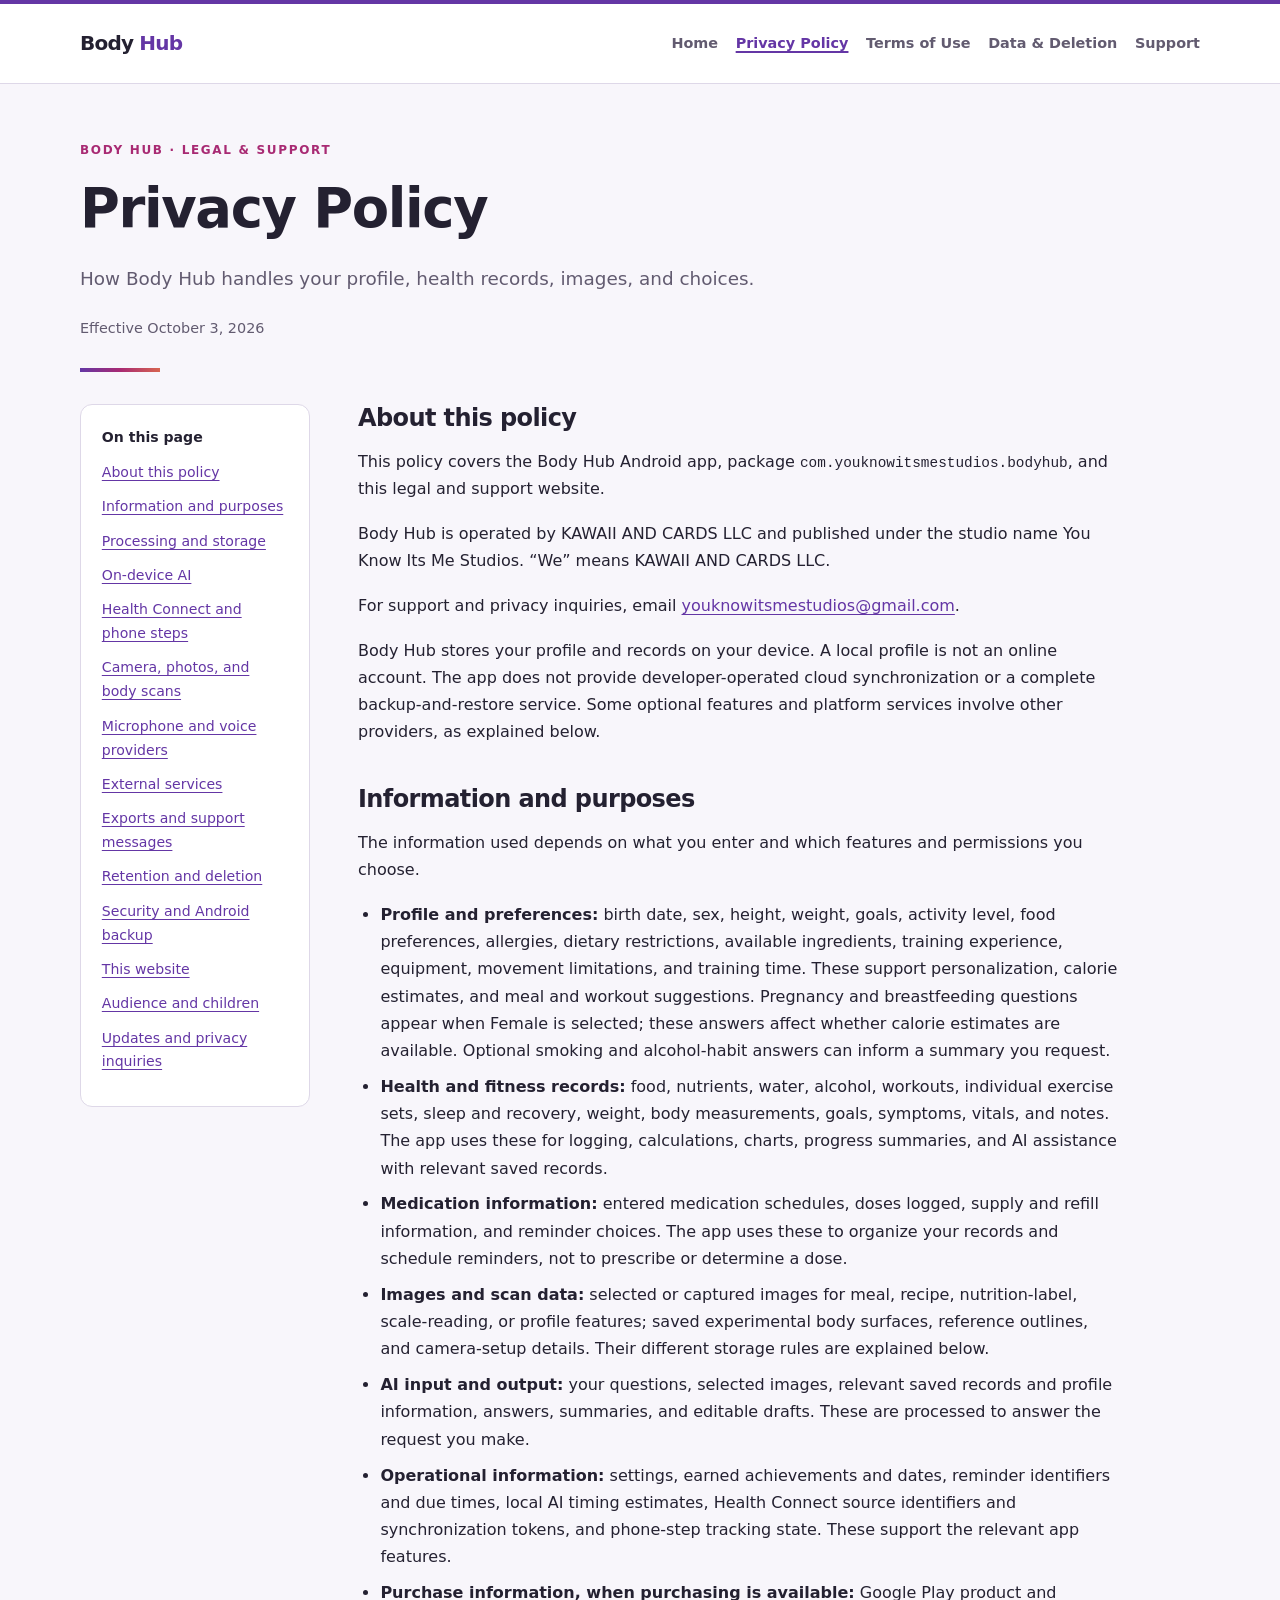
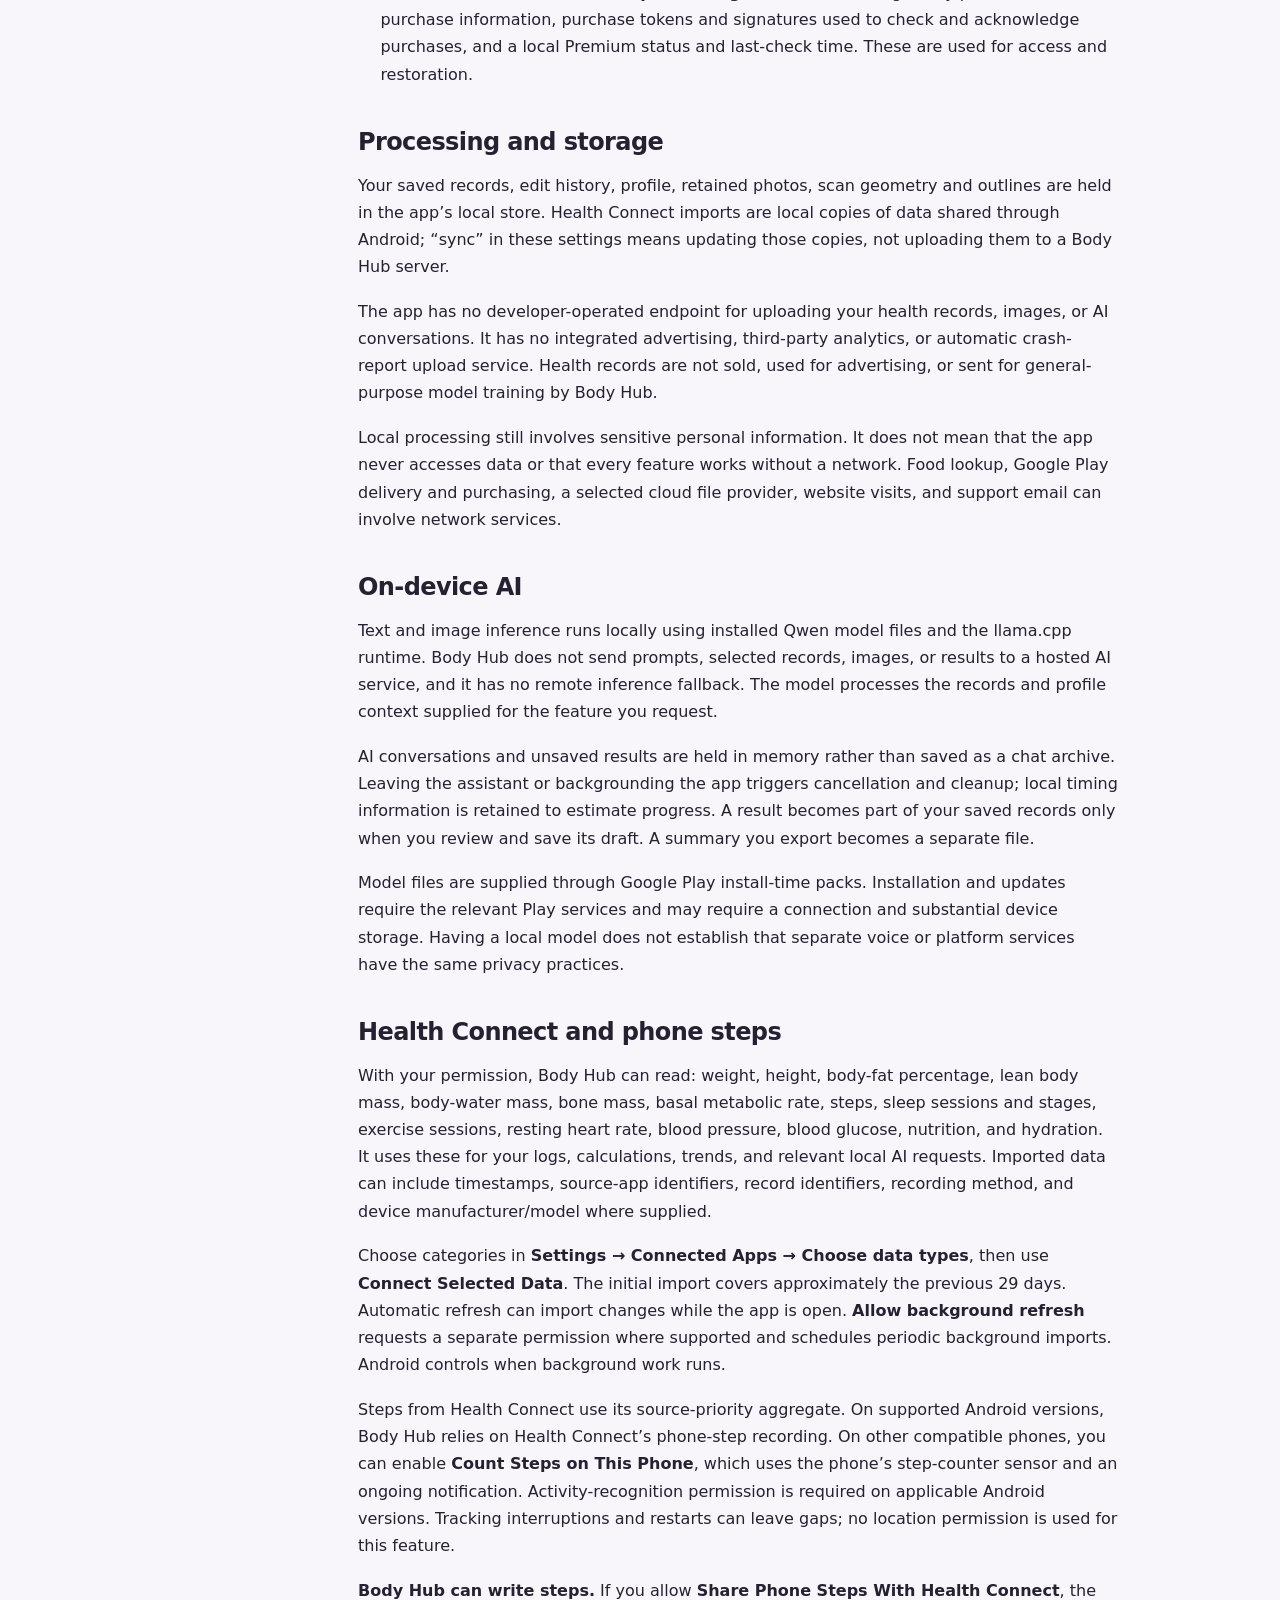
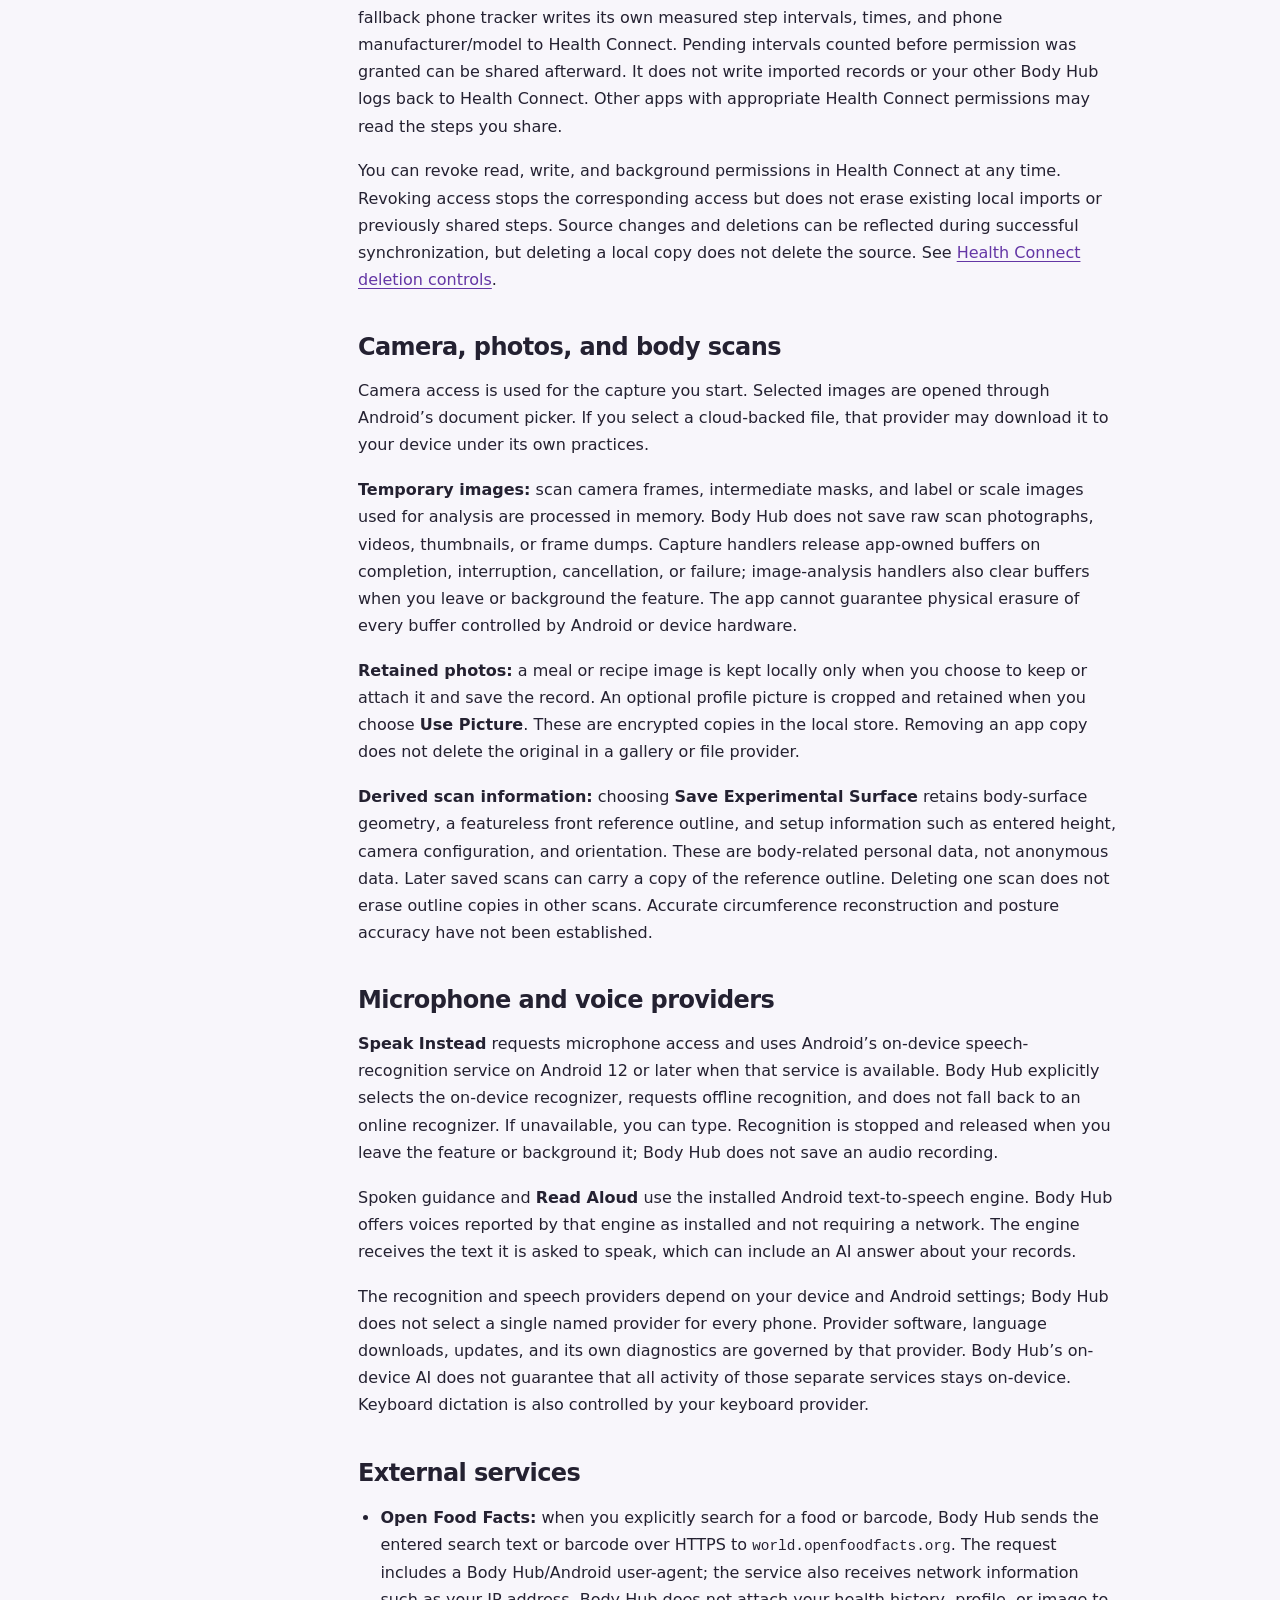
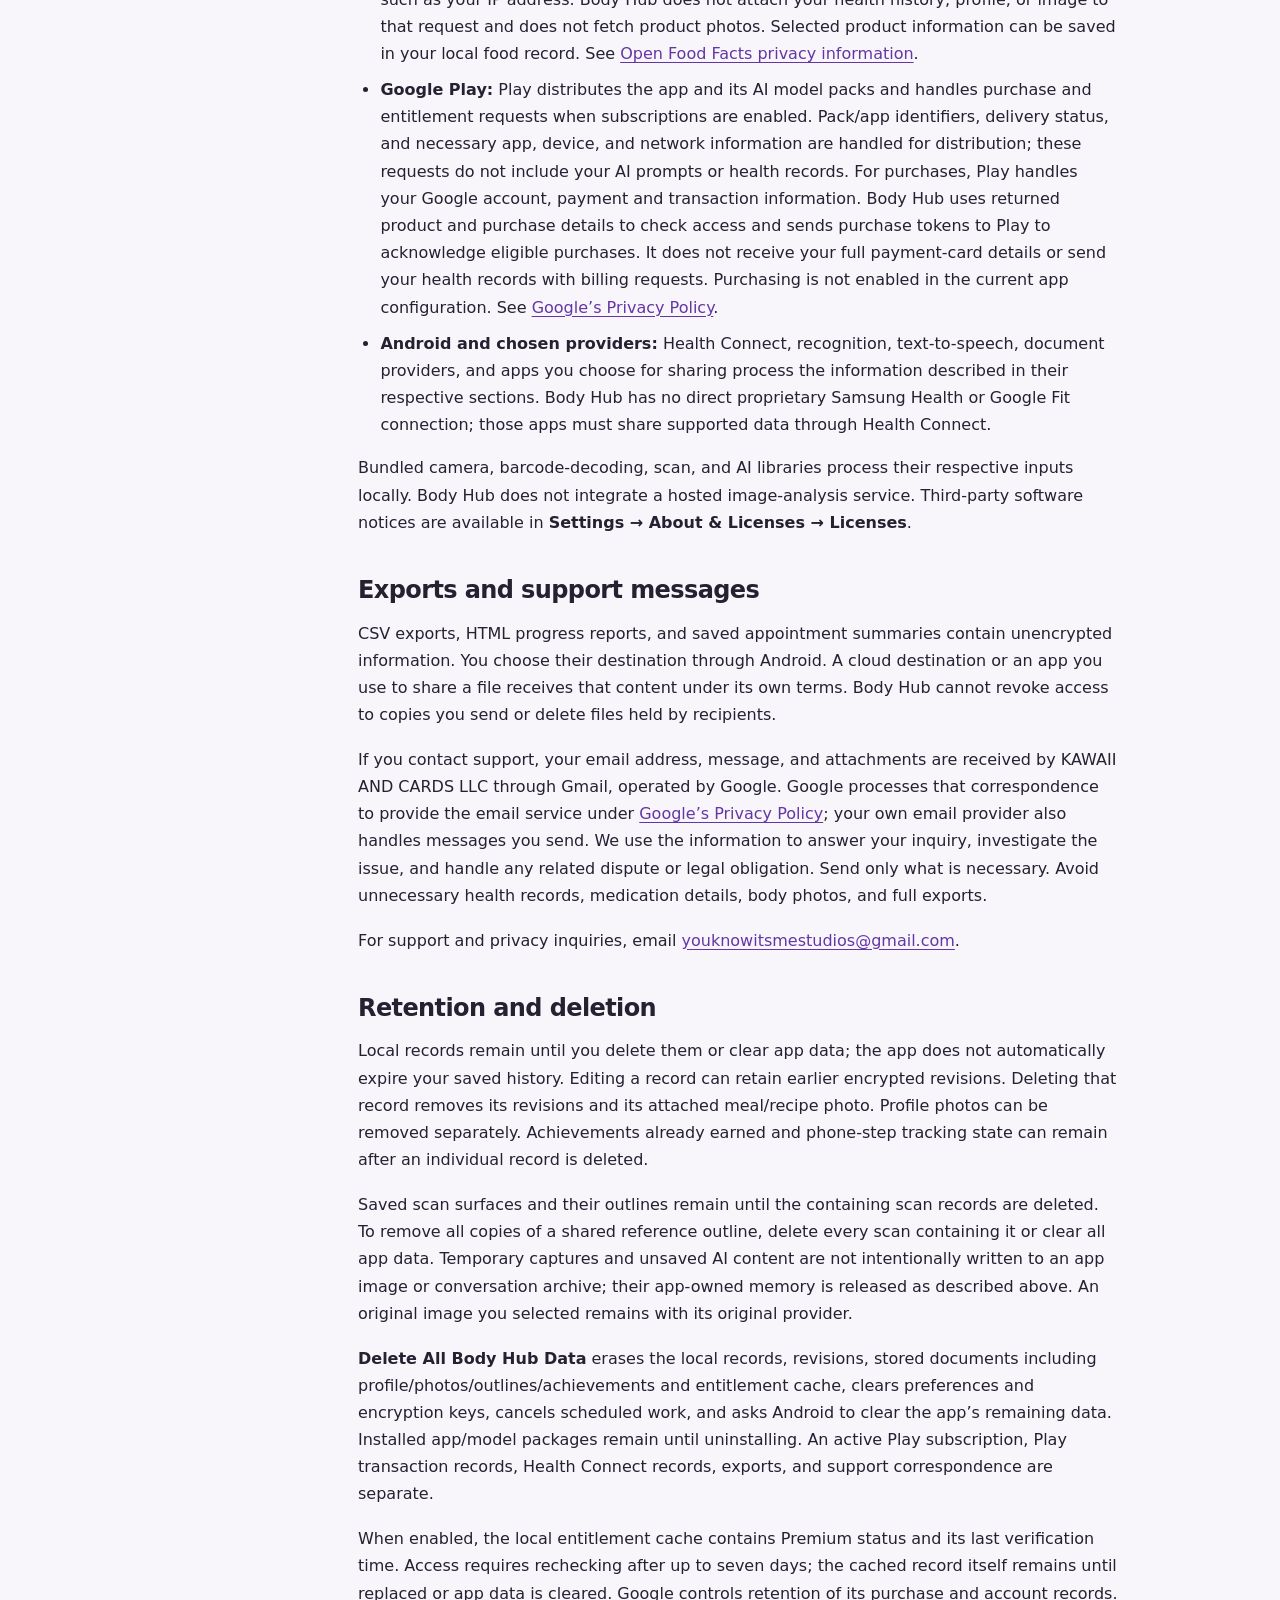
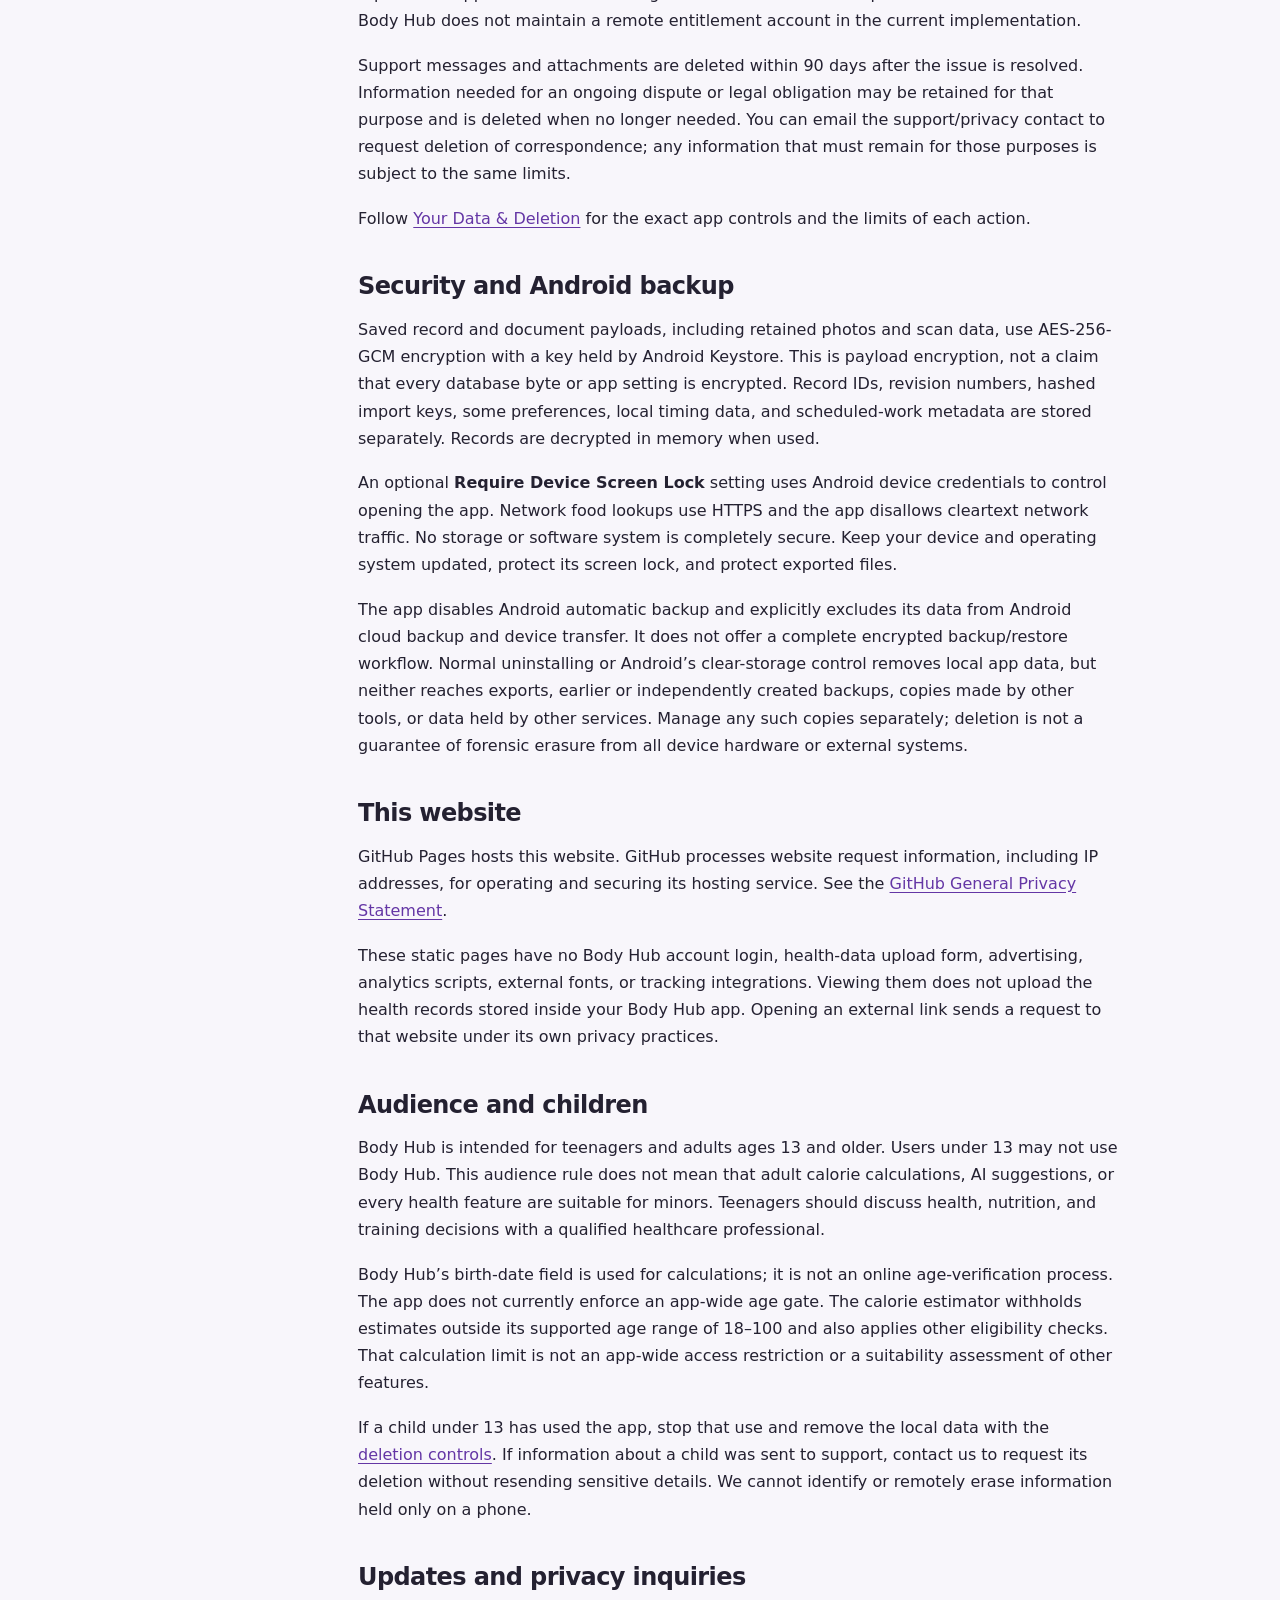
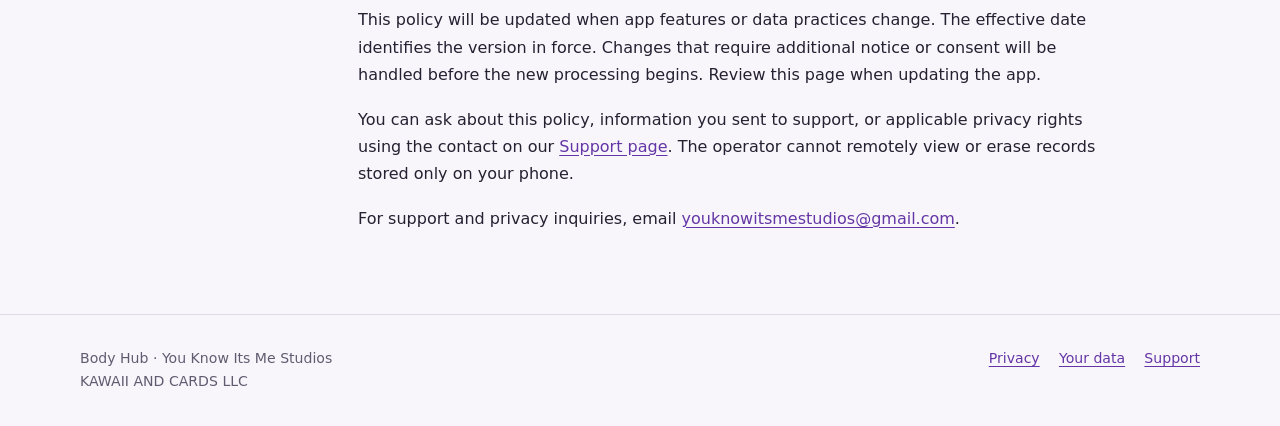
==== privacy.html @ 2e960c3e "Add Body Hub legal and support website" ====
<!doctype html>
<html lang="en">
<head><meta charset="utf-8"><meta name="viewport" content="width=device-width, initial-scale=1"><meta name="description" content="How Body Hub handles your profile, health records, images, and choices."><title>Privacy Policy | Body Hub</title><link rel="stylesheet" href="styles.css">
</head>
<body><a class="skip" href="#main">Skip to content</a>
<header class="site-header">
<div class="wrap header-inner"><a class="brand" href="index.html">Body <span>Hub</span></a>
<nav class="site-nav" aria-label="Main navigation"><a href="index.html">Home</a><a href="privacy.html" aria-current="page">Privacy Policy</a><a href="terms.html">Terms of Use</a><a href="data-deletion.html">Data &amp; Deletion</a><a href="support.html">Support</a>
</nav>
</div>
</header>
<main id="main" class="wrap">
<p class="eyebrow">Body Hub · Legal &amp; Support
</p>
<h1>Privacy Policy
</h1>
<p class="lead">How Body Hub handles your profile, health records, images, and choices.
</p>
<p class="meta">Effective October 3, 2026
</p>
<div class="rule" aria-hidden="true">
</div>
<div class="document-layout">
<aside class="toc" aria-label="On this page"><strong>On this page</strong>
<ul>
<li><a href="#scope">About this policy</a>
</li>
<li><a href="#data">Information and purposes</a>
</li>
<li><a href="#local">Processing and storage</a>
</li>
<li><a href="#ai">On-device AI</a>
</li>
<li><a href="#health-connect">Health Connect and phone steps</a>
</li>
<li><a href="#images">Camera, photos, and body scans</a>
</li>
<li><a href="#voice">Microphone and voice providers</a>
</li>
<li><a href="#services">External services</a>
</li>
<li><a href="#sharing">Exports and support messages</a>
</li>
<li><a href="#retention">Retention and deletion</a>
</li>
<li><a href="#security">Security and Android backup</a>
</li>
<li><a href="#website">This website</a>
</li>
<li><a href="#audience">Audience and children</a>
</li>
<li><a href="#updates">Updates and privacy inquiries</a>
</li>
</ul>
</aside>
<article class="prose">
<section id="scope">
<h2>About this policy
</h2>
<p>This policy covers the Body Hub Android app, package <code>com.youknowitsmestudios.bodyhub</code>, and this legal and support website.
</p>
<p>Body Hub is operated by KAWAII AND CARDS LLC and published under the studio name You Know Its Me Studios. “We” means KAWAII AND CARDS LLC.
</p>
<p>For support and privacy inquiries, email <a href="mailto:youknowitsmestudios@gmail.com">youknowitsmestudios@gmail.com</a>.
</p>
<p>Body Hub stores your profile and records on your device. A local profile is not an online account. The app does not provide developer-operated cloud synchronization or a complete backup-and-restore service. Some optional features and platform services involve other providers, as explained below.
</p>
</section>
<section id="data">
<h2>Information and purposes
</h2>
<p>The information used depends on what you enter and which features and permissions you choose.
</p>
<ul>
<li><strong>Profile and preferences:</strong> birth date, sex, height, weight, goals, activity level, food preferences, allergies, dietary restrictions, available ingredients, training experience, equipment, movement limitations, and training time. These support personalization, calorie estimates, and meal and workout suggestions. Pregnancy and breastfeeding questions appear when Female is selected; these answers affect whether calorie estimates are available. Optional smoking and alcohol-habit answers can inform a summary you request.
</li>
<li><strong>Health and fitness records:</strong> food, nutrients, water, alcohol, workouts, individual exercise sets, sleep and recovery, weight, body measurements, goals, symptoms, vitals, and notes. The app uses these for logging, calculations, charts, progress summaries, and AI assistance with relevant saved records.
</li>
<li><strong>Medication information:</strong> entered medication schedules, doses logged, supply and refill information, and reminder choices. The app uses these to organize your records and schedule reminders, not to prescribe or determine a dose.
</li>
<li><strong>Images and scan data:</strong> selected or captured images for meal, recipe, nutrition-label, scale-reading, or profile features; saved experimental body surfaces, reference outlines, and camera-setup details. Their different storage rules are explained below.
</li>
<li><strong>AI input and output:</strong> your questions, selected images, relevant saved records and profile information, answers, summaries, and editable drafts. These are processed to answer the request you make.
</li>
<li><strong>Operational information:</strong> settings, earned achievements and dates, reminder identifiers and due times, local AI timing estimates, Health Connect source identifiers and synchronization tokens, and phone-step tracking state. These support the relevant app features.
</li>
<li><strong>Purchase information, when purchasing is available:</strong> Google Play product and purchase information, purchase tokens and signatures used to check and acknowledge purchases, and a local Premium status and last-check time. These are used for access and restoration.
</li>
</ul>
</section>
<section id="local">
<h2>Processing and storage
</h2>
<p>Your saved records, edit history, profile, retained photos, scan geometry and outlines are held in the app’s local store. Health Connect imports are local copies of data shared through Android; “sync” in these settings means updating those copies, not uploading them to a Body Hub server.
</p>
<p>The app has no developer-operated endpoint for uploading your health records, images, or AI conversations. It has no integrated advertising, third-party analytics, or automatic crash-report upload service. Health records are not sold, used for advertising, or sent for general-purpose model training by Body Hub.
</p>
<p>Local processing still involves sensitive personal information. It does not mean that the app never accesses data or that every feature works without a network. Food lookup, Google Play delivery and purchasing, a selected cloud file provider, website visits, and support email can involve network services.
</p>
</section>
<section id="ai">
<h2>On-device AI
</h2>
<p>Text and image inference runs locally using installed Qwen model files and the llama.cpp runtime. Body Hub does not send prompts, selected records, images, or results to a hosted AI service, and it has no remote inference fallback. The model processes the records and profile context supplied for the feature you request.
</p>
<p>AI conversations and unsaved results are held in memory rather than saved as a chat archive. Leaving the assistant or backgrounding the app triggers cancellation and cleanup; local timing information is retained to estimate progress. A result becomes part of your saved records only when you review and save its draft. A summary you export becomes a separate file.
</p>
<p>Model files are supplied through Google Play install-time packs. Installation and updates require the relevant Play services and may require a connection and substantial device storage. Having a local model does not establish that separate voice or platform services have the same privacy practices.
</p>
</section>
<section id="health-connect">
<h2>Health Connect and phone steps
</h2>
<p>With your permission, Body Hub can read: weight, height, body-fat percentage, lean body mass, body-water mass, bone mass, basal metabolic rate, steps, sleep sessions and stages, exercise sessions, resting heart rate, blood pressure, blood glucose, nutrition, and hydration. It uses these for your logs, calculations, trends, and relevant local AI requests. Imported data can include timestamps, source-app identifiers, record identifiers, recording method, and device manufacturer/model where supplied.
</p>
<p>Choose categories in <span class="steps">Settings → Connected Apps → Choose data types</span>, then use <strong>Connect Selected Data</strong>. The initial import covers approximately the previous 29 days. Automatic refresh can import changes while the app is open. <strong>Allow background refresh</strong> requests a separate permission where supported and schedules periodic background imports. Android controls when background work runs.
</p>
<p>Steps from Health Connect use its source-priority aggregate. On supported Android versions, Body Hub relies on Health Connect’s phone-step recording. On other compatible phones, you can enable <strong>Count Steps on This Phone</strong>, which uses the phone’s step-counter sensor and an ongoing notification. Activity-recognition permission is required on applicable Android versions. Tracking interruptions and restarts can leave gaps; no location permission is used for this feature.
</p>
<p><strong>Body Hub can write steps.</strong> If you allow <strong>Share Phone Steps With Health Connect</strong>, the fallback phone tracker writes its own measured step intervals, times, and phone manufacturer/model to Health Connect. Pending intervals counted before permission was granted can be shared afterward. It does not write imported records or your other Body Hub logs back to Health Connect. Other apps with appropriate Health Connect permissions may read the steps you share.
</p>
<p>You can revoke read, write, and background permissions in Health Connect at any time. Revoking access stops the corresponding access but does not erase existing local imports or previously shared steps. Source changes and deletions can be reflected during successful synchronization, but deleting a local copy does not delete the source. See <a href="data-deletion.html#health-connect">Health Connect deletion controls</a>.
</p>
</section>
<section id="images">
<h2>Camera, photos, and body scans
</h2>
<p>Camera access is used for the capture you start. Selected images are opened through Android’s document picker. If you select a cloud-backed file, that provider may download it to your device under its own practices.
</p>
<p><strong>Temporary images:</strong> scan camera frames, intermediate masks, and label or scale images used for analysis are processed in memory. Body Hub does not save raw scan photographs, videos, thumbnails, or frame dumps. Capture handlers release app-owned buffers on completion, interruption, cancellation, or failure; image-analysis handlers also clear buffers when you leave or background the feature. The app cannot guarantee physical erasure of every buffer controlled by Android or device hardware.
</p>
<p><strong>Retained photos:</strong> a meal or recipe image is kept locally only when you choose to keep or attach it and save the record. An optional profile picture is cropped and retained when you choose <strong>Use Picture</strong>. These are encrypted copies in the local store. Removing an app copy does not delete the original in a gallery or file provider.
</p>
<p><strong>Derived scan information:</strong> choosing <strong>Save Experimental Surface</strong> retains body-surface geometry, a featureless front reference outline, and setup information such as entered height, camera configuration, and orientation. These are body-related personal data, not anonymous data. Later saved scans can carry a copy of the reference outline. Deleting one scan does not erase outline copies in other scans. Accurate circumference reconstruction and posture accuracy have not been established.
</p>
</section>
<section id="voice">
<h2>Microphone and voice providers
</h2>
<p><strong>Speak Instead</strong> requests microphone access and uses Android’s on-device speech-recognition service on Android 12 or later when that service is available. Body Hub explicitly selects the on-device recognizer, requests offline recognition, and does not fall back to an online recognizer. If unavailable, you can type. Recognition is stopped and released when you leave the feature or background it; Body Hub does not save an audio recording.
</p>
<p>Spoken guidance and <strong>Read Aloud</strong> use the installed Android text-to-speech engine. Body Hub offers voices reported by that engine as installed and not requiring a network. The engine receives the text it is asked to speak, which can include an AI answer about your records.
</p>
<p>The recognition and speech providers depend on your device and Android settings; Body Hub does not select a single named provider for every phone. Provider software, language downloads, updates, and its own diagnostics are governed by that provider. Body Hub’s on-device AI does not guarantee that all activity of those separate services stays on-device. Keyboard dictation is also controlled by your keyboard provider.
</p>
</section>
<section id="services">
<h2>External services
</h2>
<ul>
<li><strong>Open Food Facts:</strong> when you explicitly search for a food or barcode, Body Hub sends the entered search text or barcode over HTTPS to <code>world.openfoodfacts.org</code>. The request includes a Body Hub/Android user-agent; the service also receives network information such as your IP address. Body Hub does not attach your health history, profile, or image to that request and does not fetch product photos. Selected product information can be saved in your local food record. See <a href="https://world.openfoodfacts.org/privacy">Open Food Facts privacy information</a>.
</li>
<li><strong>Google Play:</strong> Play distributes the app and its AI model packs and handles purchase and entitlement requests when subscriptions are enabled. Pack/app identifiers, delivery status, and necessary app, device, and network information are handled for distribution; these requests do not include your AI prompts or health records. For purchases, Play handles your Google account, payment and transaction information. Body Hub uses returned product and purchase details to check access and sends purchase tokens to Play to acknowledge eligible purchases. It does not receive your full payment-card details or send your health records with billing requests. Purchasing is not enabled in the current app configuration. See <a href="https://policies.google.com/privacy">Google’s Privacy Policy</a>.
</li>
<li><strong>Android and chosen providers:</strong> Health Connect, recognition, text-to-speech, document providers, and apps you choose for sharing process the information described in their respective sections. Body Hub has no direct proprietary Samsung Health or Google Fit connection; those apps must share supported data through Health Connect.
</li>
</ul>
<p>Bundled camera, barcode-decoding, scan, and AI libraries process their respective inputs locally. Body Hub does not integrate a hosted image-analysis service. Third-party software notices are available in <strong>Settings → About &amp; Licenses → Licenses</strong>.
</p>
</section>
<section id="sharing">
<h2>Exports and support messages
</h2>
<p>CSV exports, HTML progress reports, and saved appointment summaries contain unencrypted information. You choose their destination through Android. A cloud destination or an app you use to share a file receives that content under its own terms. Body Hub cannot revoke access to copies you send or delete files held by recipients.
</p>
<p>If you contact support, your email address, message, and attachments are received by KAWAII AND CARDS LLC through Gmail, operated by Google. Google processes that correspondence to provide the email service under <a href="https://policies.google.com/privacy">Google’s Privacy Policy</a>; your own email provider also handles messages you send. We use the information to answer your inquiry, investigate the issue, and handle any related dispute or legal obligation. Send only what is necessary. Avoid unnecessary health records, medication details, body photos, and full exports.
</p>
<p>For support and privacy inquiries, email <a href="mailto:youknowitsmestudios@gmail.com">youknowitsmestudios@gmail.com</a>.
</p>
</section>
<section id="retention">
<h2>Retention and deletion
</h2>
<p>Local records remain until you delete them or clear app data; the app does not automatically expire your saved history. Editing a record can retain earlier encrypted revisions. Deleting that record removes its revisions and its attached meal/recipe photo. Profile photos can be removed separately. Achievements already earned and phone-step tracking state can remain after an individual record is deleted.
</p>
<p>Saved scan surfaces and their outlines remain until the containing scan records are deleted. To remove all copies of a shared reference outline, delete every scan containing it or clear all app data. Temporary captures and unsaved AI content are not intentionally written to an app image or conversation archive; their app-owned memory is released as described above. An original image you selected remains with its original provider.
</p>
<p><strong>Delete All Body Hub Data</strong> erases the local records, revisions, stored documents including profile/photos/outlines/achievements and entitlement cache, clears preferences and encryption keys, cancels scheduled work, and asks Android to clear the app’s remaining data. Installed app/model packages remain until uninstalling. An active Play subscription, Play transaction records, Health Connect records, exports, and support correspondence are separate.
</p>
<p>When enabled, the local entitlement cache contains Premium status and its last verification time. Access requires rechecking after up to seven days; the cached record itself remains until replaced or app data is cleared. Google controls retention of its purchase and account records. Body Hub does not maintain a remote entitlement account in the current implementation.
</p>
<p>Support messages and attachments are deleted within 90 days after the issue is resolved. Information needed for an ongoing dispute or legal obligation may be retained for that purpose and is deleted when no longer needed. You can email the support/privacy contact to request deletion of correspondence; any information that must remain for those purposes is subject to the same limits.
</p>
<p>Follow <a href="data-deletion.html">Your Data &amp; Deletion</a> for the exact app controls and the limits of each action.
</p>
</section>
<section id="security">
<h2>Security and Android backup
</h2>
<p>Saved record and document payloads, including retained photos and scan data, use AES-256-GCM encryption with a key held by Android Keystore. This is payload encryption, not a claim that every database byte or app setting is encrypted. Record IDs, revision numbers, hashed import keys, some preferences, local timing data, and scheduled-work metadata are stored separately. Records are decrypted in memory when used.
</p>
<p>An optional <strong>Require Device Screen Lock</strong> setting uses Android device credentials to control opening the app. Network food lookups use HTTPS and the app disallows cleartext network traffic. No storage or software system is completely secure. Keep your device and operating system updated, protect its screen lock, and protect exported files.
</p>
<p>The app disables Android automatic backup and explicitly excludes its data from Android cloud backup and device transfer. It does not offer a complete encrypted backup/restore workflow. Normal uninstalling or Android’s clear-storage control removes local app data, but neither reaches exports, earlier or independently created backups, copies made by other tools, or data held by other services. Manage any such copies separately; deletion is not a guarantee of forensic erasure from all device hardware or external systems.
</p>
</section>
<section id="website">
<h2>This website
</h2>
<p>GitHub Pages hosts this website. GitHub processes website request information, including IP addresses, for operating and securing its hosting service. See the <a href="https://docs.github.com/en/site-policy/privacy-policies/github-general-privacy-statement">GitHub General Privacy Statement</a>.
</p>
<p>These static pages have no Body Hub account login, health-data upload form, advertising, analytics scripts, external fonts, or tracking integrations. Viewing them does not upload the health records stored inside your Body Hub app. Opening an external link sends a request to that website under its own privacy practices.
</p>
</section>
<section id="audience">
<h2>Audience and children
</h2>
<p>Body Hub is intended for teenagers and adults ages 13 and older. Users under 13 may not use Body Hub. This audience rule does not mean that adult calorie calculations, AI suggestions, or every health feature are suitable for minors. Teenagers should discuss health, nutrition, and training decisions with a qualified healthcare professional.
</p>
<p>Body Hub’s birth-date field is used for calculations; it is not an online age-verification process. The app does not currently enforce an app-wide age gate. The calorie estimator withholds estimates outside its supported age range of 18–100 and also applies other eligibility checks. That calculation limit is not an app-wide access restriction or a suitability assessment of other features.
</p>
<p>If a child under 13 has used the app, stop that use and remove the local data with the <a href="data-deletion.html">deletion controls</a>. If information about a child was sent to support, contact us to request its deletion without resending sensitive details. We cannot identify or remotely erase information held only on a phone.
</p>
</section>
<section id="updates">
<h2>Updates and privacy inquiries
</h2>
<p>This policy will be updated when app features or data practices change. The effective date identifies the version in force. Changes that require additional notice or consent will be handled before the new processing begins. Review this page when updating the app.
</p>
<p>You can ask about this policy, information you sent to support, or applicable privacy rights using the contact on our <a href="support.html">Support page</a>. The operator cannot remotely view or erase records stored only on your phone.
</p>
<p>For support and privacy inquiries, email <a href="mailto:youknowitsmestudios@gmail.com">youknowitsmestudios@gmail.com</a>.
</p>
</section>
</article>
</div>
</main>
<footer class="site-footer">
<div class="wrap footer-inner"><span>Body Hub · You Know Its Me Studios<br>KAWAII AND CARDS LLC</span>
<div class="footer-links"><a href="privacy.html">Privacy</a><a href="data-deletion.html">Your data</a><a href="support.html">Support</a>
</div>
</div>
</footer>
</body>
</html>
---- styles.css ----
:root{color-scheme:light;--ink:#242131;--muted:#625b70;--paper:#fff;--wash:#f8f6fb;--line:#ded8e8;--violet:#6436a5;--magenta:#a82a73;--coral:#d76450}
*{box-sizing:border-box}
html{scroll-padding-top:1rem}
body{margin:0;background:var(--wash);color:var(--ink);font-family:system-ui,-apple-system,BlinkMacSystemFont,"Segoe UI",sans-serif;font-size:1rem;line-height:1.7}
a{color:var(--violet);text-underline-offset:.2em}
a:hover{color:var(--magenta)}
a:focus-visible{outline:3px solid var(--magenta);outline-offset:5px;border-radius:2px}
.skip{position:absolute;top:-8rem;left:1rem;padding:.65rem 1rem;background:white;z-index:2}
.skip:focus{top:1rem}
.wrap{width:min(1120px,100% - 3rem);margin-inline:auto}
.site-header{background:var(--paper);border-top:4px solid var(--violet);border-bottom:1px solid var(--line)}
.header-inner{display:flex;align-items:center;justify-content:space-between;gap:1.5rem;padding-block:1.2rem}
.brand{font-size:1.25rem;font-weight:800;text-decoration:none;letter-spacing:-.04em;color:var(--ink);white-space:nowrap}
.brand span{color:var(--violet)}
.site-nav{display:flex;flex-wrap:wrap;gap:.3rem 1.1rem}
.site-nav a{padding:.5rem 0;font-size:.9rem;font-weight:600;text-decoration:none;color:var(--muted)}
.site-nav a[aria-current=page]{color:var(--violet);text-decoration:underline;text-decoration-thickness:2px}
main{padding-block:3.5rem 4rem}
.eyebrow{text-transform:uppercase;font-size:.75rem;font-weight:750;letter-spacing:.14em;color:var(--magenta);margin:0 0 1rem}
h1,h2,h3{line-height:1.22;letter-spacing:-.025em}
h1{font-size:clamp(2rem,5vw,3.4rem);max-width:850px;margin:0 0 1.25rem}
h2{font-size:1.5rem;margin:2.5rem 0 .9rem}
h3{font-size:1.12rem;margin:1.65rem 0 .6rem}
.lead{font-size:1.15rem;color:var(--muted);max-width:720px;margin:0 0 1.4rem}
.meta{font-size:.9rem;color:var(--muted)}
.rule{width:80px;height:4px;background:linear-gradient(90deg,var(--violet),var(--magenta),var(--coral));margin:1.7rem 0 2rem}
.cards{display:grid;grid-template-columns:repeat(2,minmax(0,1fr));gap:1rem;margin:2.5rem 0}
.card{display:block;padding:1.8rem;border:1px solid var(--line);border-radius:14px;background:var(--paper);color:var(--ink);text-decoration:none}
.card:hover{border-color:var(--violet);color:var(--ink);background:#fefcff}
.card h2{font-size:1.4rem;margin:0 0 .7rem;color:var(--violet)}
.card p{margin:0;color:var(--muted)}
.card .arrow{display:block;margin-top:1.2rem;color:var(--magenta);font-weight:700}
.document-layout{display:grid;grid-template-columns:230px minmax(0,1fr);gap:3rem;align-items:start}
.toc{padding:1.3rem;background:var(--paper);border:1px solid var(--line);border-radius:12px;font-size:.88rem}
.toc strong{display:block;margin-bottom:.7rem}
.toc ul{list-style:none;margin:0;padding:0}
.toc li{margin:0 0 .65rem}
.toc a{display:block}
.prose{max-width:760px;min-width:0}
.prose section:first-child h2{margin-top:0}
.prose p{margin:.8rem 0 1.1rem}
.prose li{margin:.55rem 0}
.prose ul,.prose ol{padding-left:1.4rem}
.callout{border-left:3px solid var(--violet);padding:1rem 1.3rem;background:#efebf6;border-radius:0 8px 8px 0;margin:1.5rem 0}
.callout p:first-child{margin-top:0}
.callout p:last-child{margin-bottom:0}
.steps{font-weight:650}
code{font-size:.9em;overflow-wrap:anywhere}
.site-footer{padding-block:2rem;border-top:1px solid var(--line);font-size:.88rem;color:var(--muted)}
.footer-inner{display:flex;justify-content:space-between;gap:1.5rem;flex-wrap:wrap}
.footer-links{display:flex;gap:1.2rem;flex-wrap:wrap}
p,li,a{overflow-wrap:break-word}
section{scroll-margin-top:1.5rem}
@media(max-width:800px){.header-inner{align-items:flex-start;flex-direction:column;gap:.6rem}
.document-layout{grid-template-columns:1fr;gap:2rem}
.toc ul{display:grid;grid-template-columns:repeat(2,minmax(0,1fr));gap:.35rem 1rem}
.toc li{margin:0}
.wrap{width:calc(100% - 2rem)}
main{padding-block:2.3rem 3rem}
}
@media(max-width:480px){.cards{grid-template-columns:1fr}
.card{padding:1.4rem}
.site-nav{gap:.1rem 1rem}
.site-nav a{font-size:.86rem}
.toc ul{grid-template-columns:1fr}
.lead{font-size:1.05rem}
}
@media print{body{background:white;color:black}
.site-header,.toc,.site-footer,.skip{display:none}
.document-layout{display:block}
.wrap{width:100%}
main{padding:0}
h1{font-size:26pt}
h2{break-after:avoid}
a{color:inherit}
.card{break-inside:avoid}
}
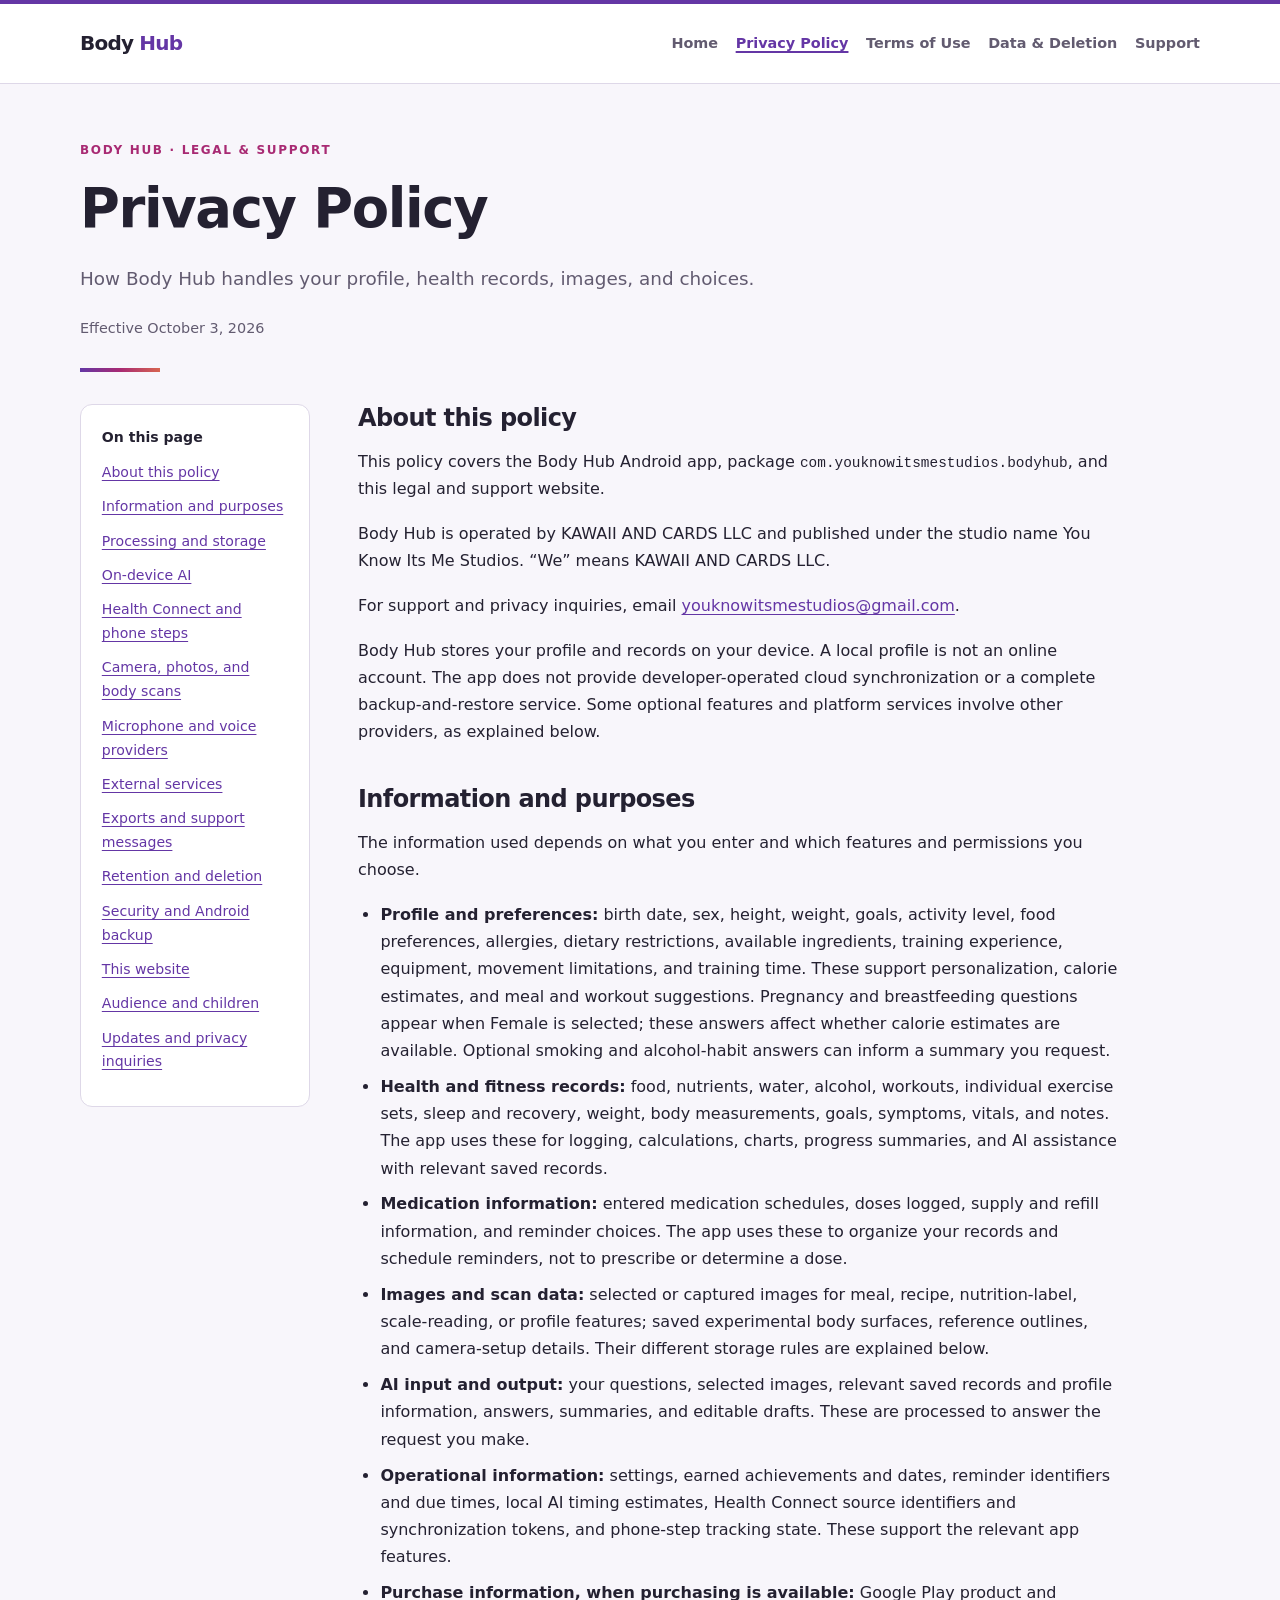
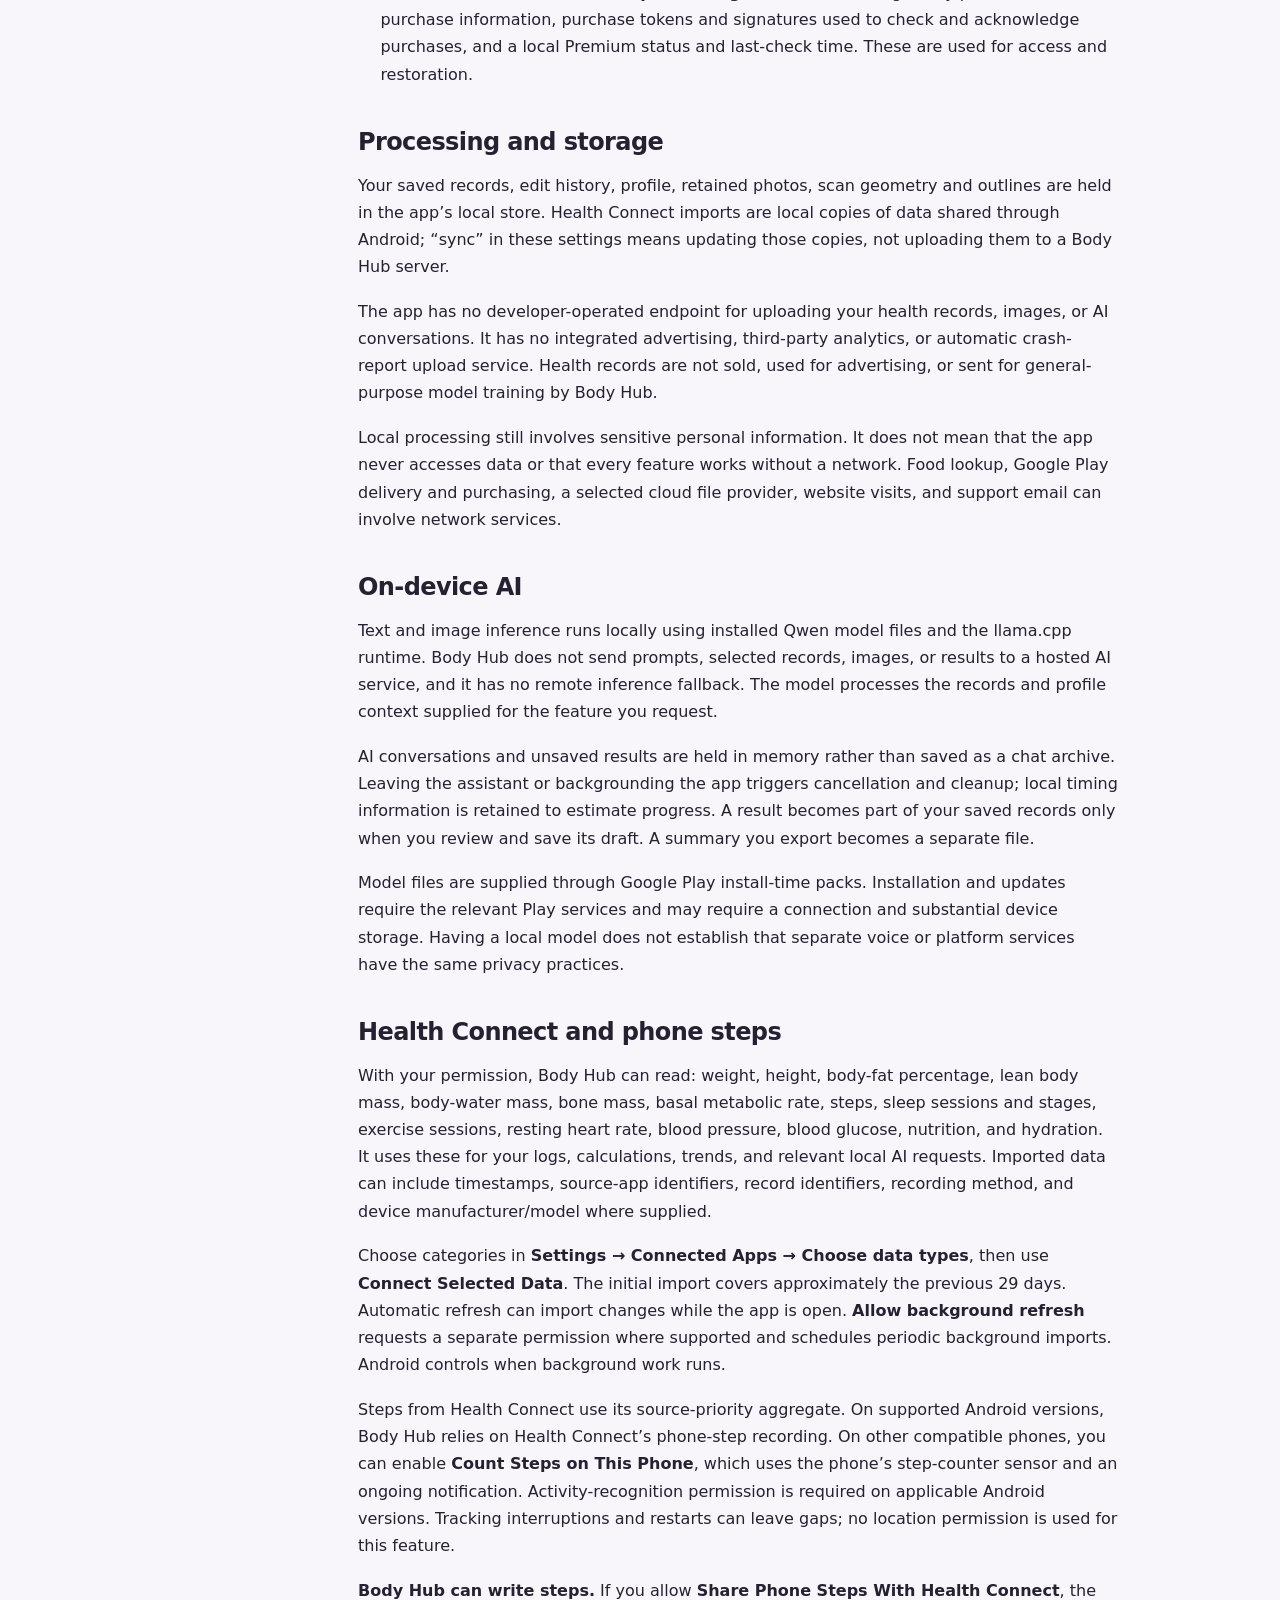
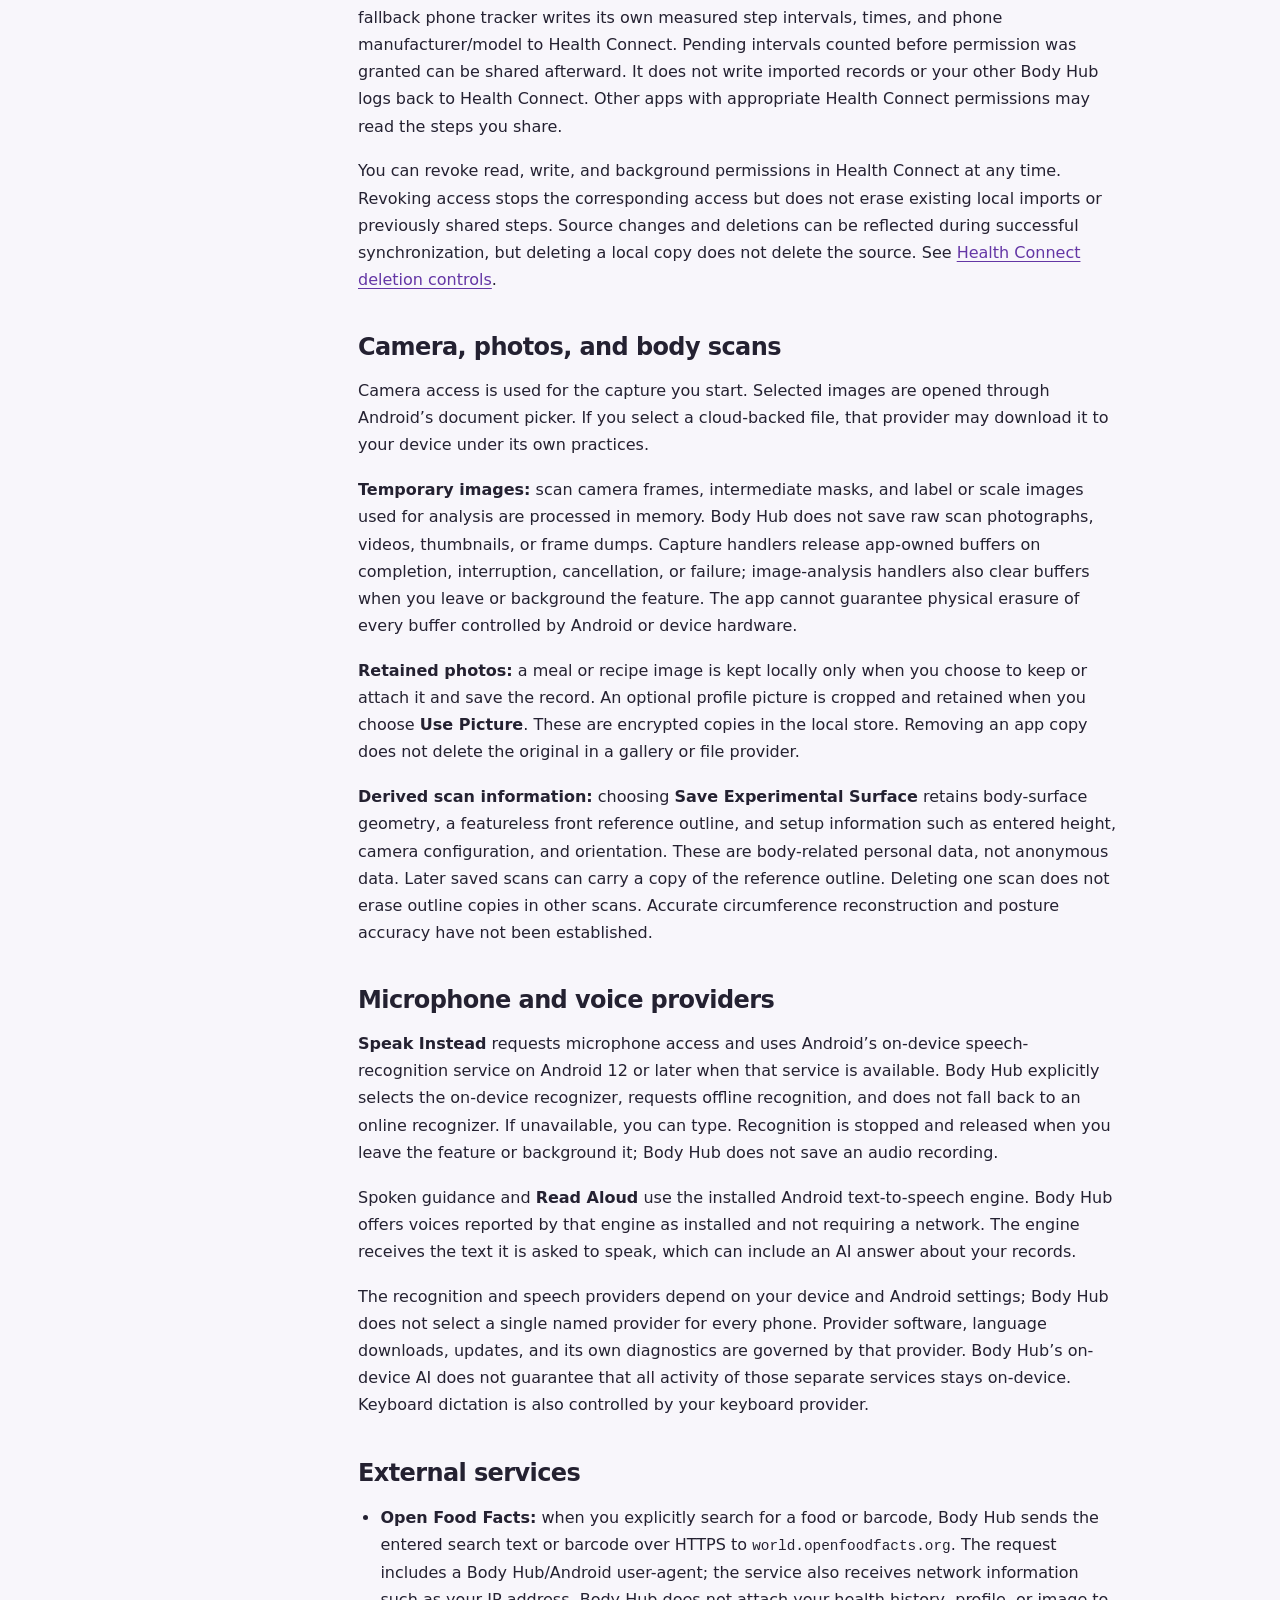
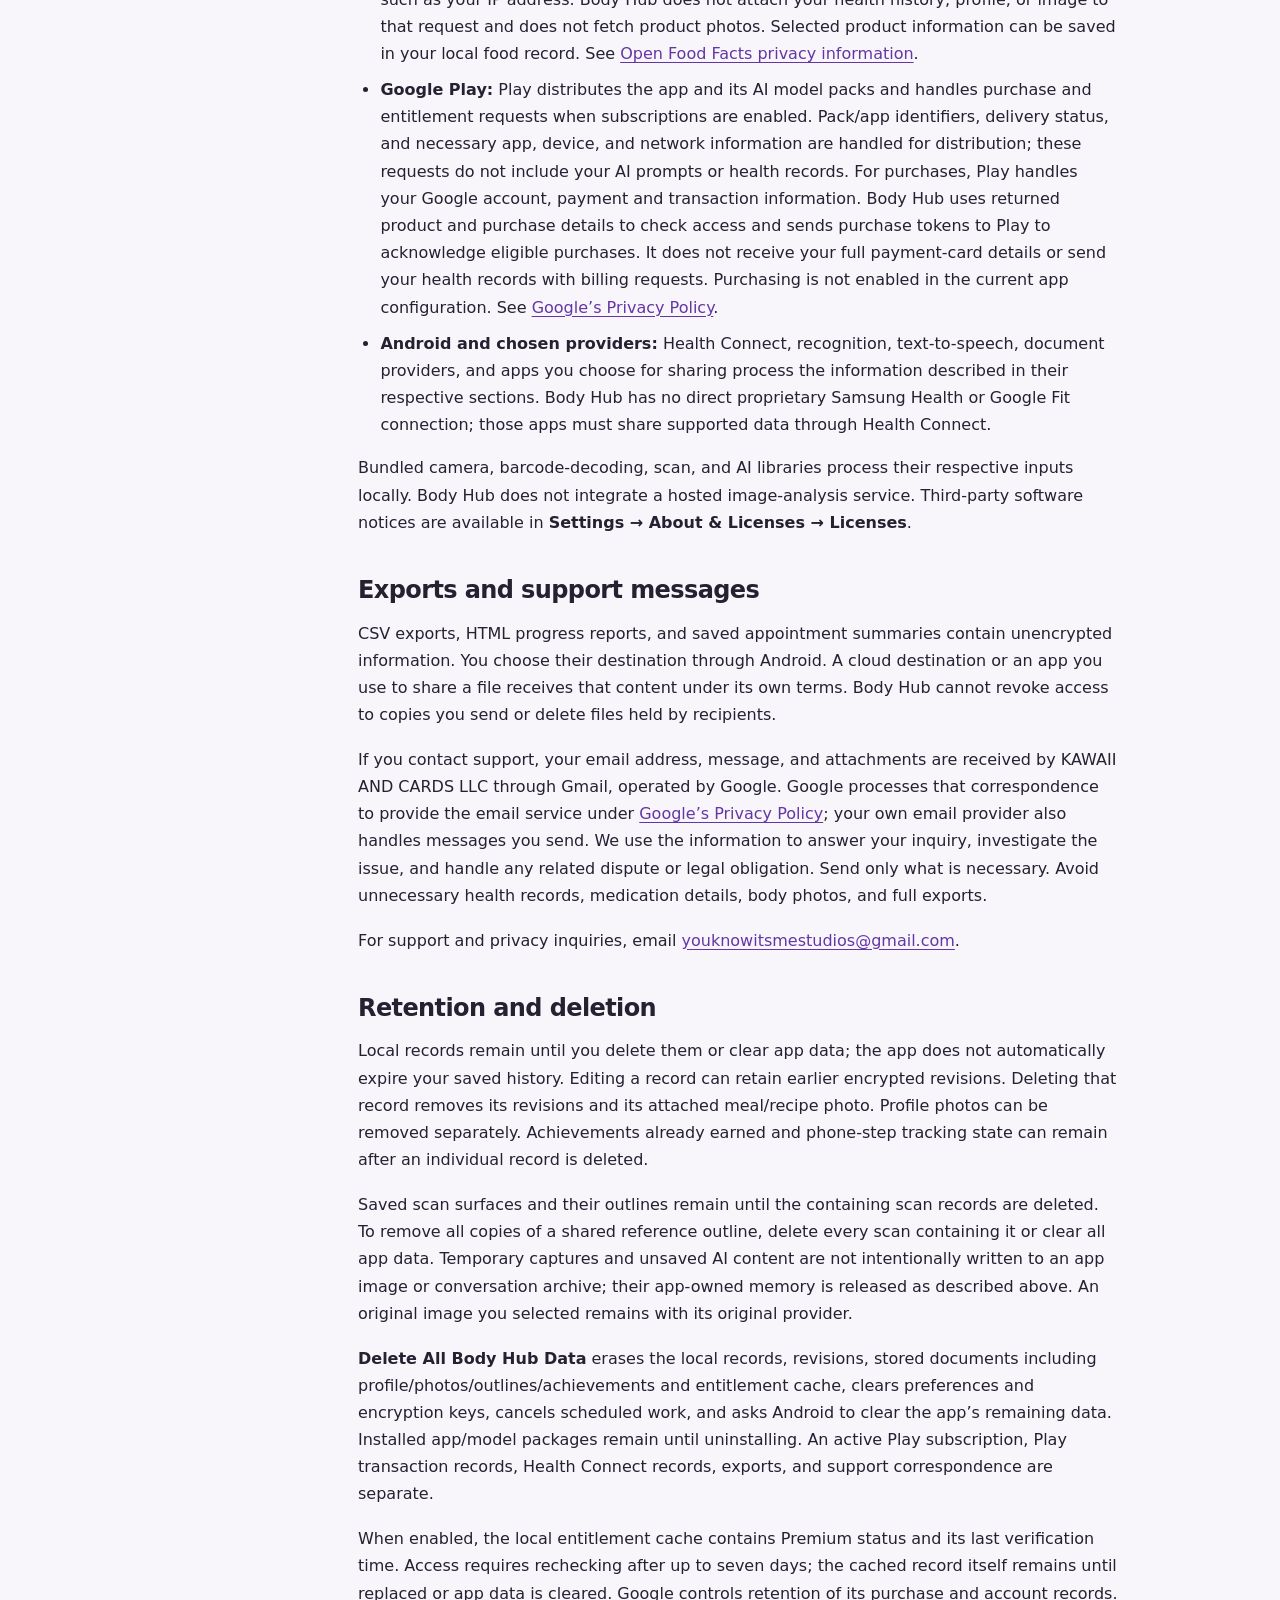
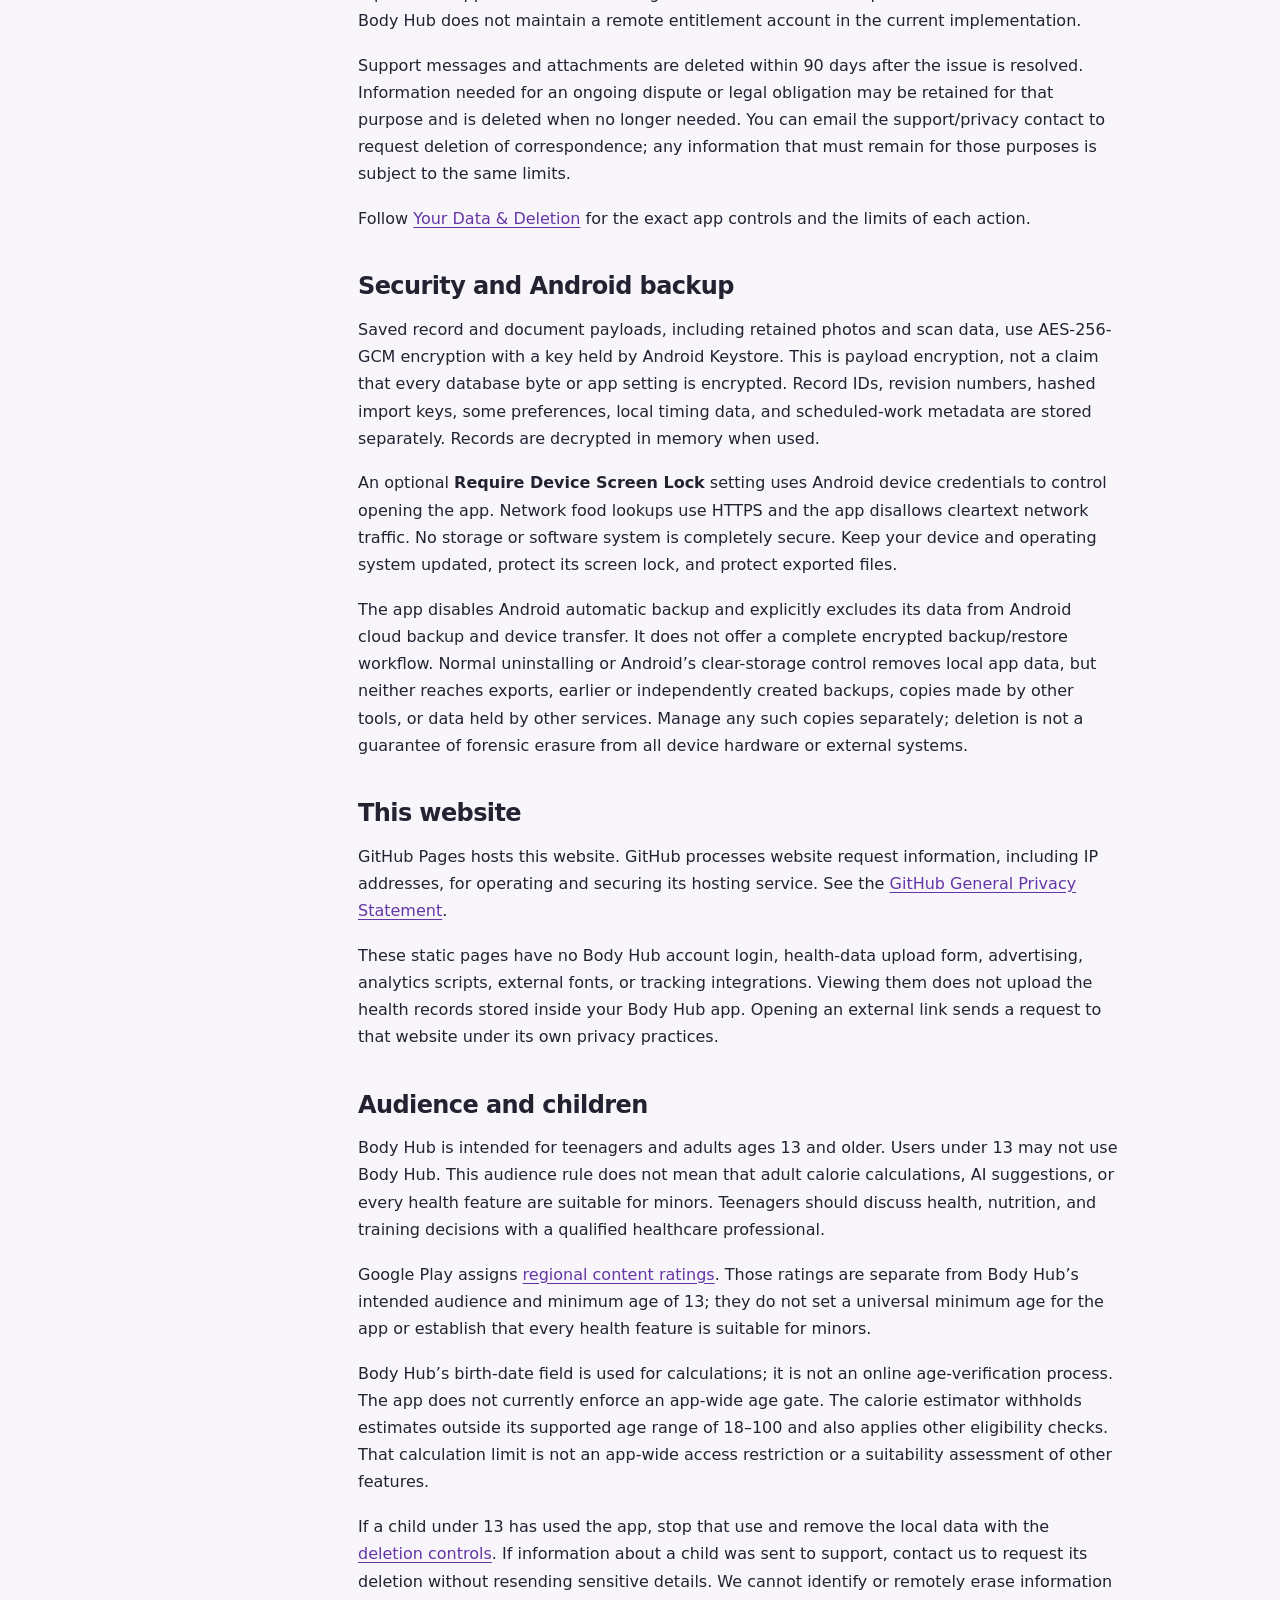
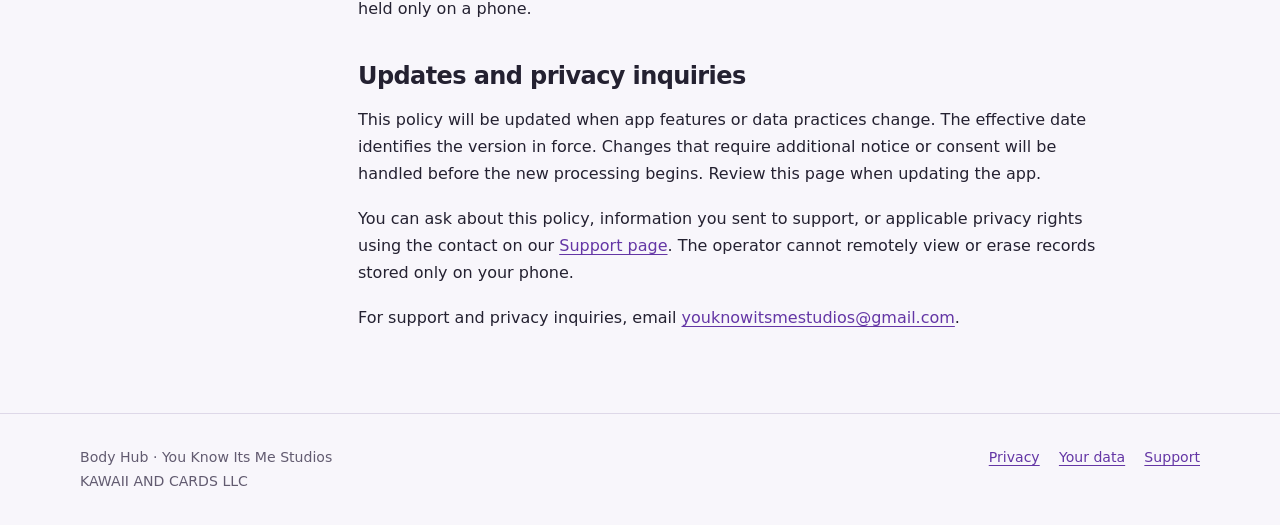
==== commit 7f3a9f0e: "Clarify regional Play ratings and minimum age" ====
--- a/privacy.html
+++ b/privacy.html
@@ -207,6 +207,8 @@
 </h2>
 <p>Body Hub is intended for teenagers and adults ages 13 and older. Users under 13 may not use Body Hub. This audience rule does not mean that adult calorie calculations, AI suggestions, or every health feature are suitable for minors. Teenagers should discuss health, nutrition, and training decisions with a qualified healthcare professional.
 </p>
+<p>Google Play assigns <a href="support.html#content-ratings">regional content ratings</a>. Those ratings are separate from Body Hub’s intended audience and minimum age of 13; they do not set a universal minimum age for the app or establish that every health feature is suitable for minors.
+</p>
 <p>Body Hub’s birth-date field is used for calculations; it is not an online age-verification process. The app does not currently enforce an app-wide age gate. The calorie estimator withholds estimates outside its supported age range of 18–100 and also applies other eligibility checks. That calculation limit is not an app-wide access restriction or a suitability assessment of other features.
 </p>
 <p>If a child under 13 has used the app, stop that use and remove the local data with the <a href="data-deletion.html">deletion controls</a>. If information about a child was sent to support, contact us to request its deletion without resending sensitive details. We cannot identify or remotely erase information held only on a phone.
--- a/styles.css
+++ b/styles.css
@@ -45,6 +45,11 @@
 .callout p:first-child{margin-top:0}
 .callout p:last-child{margin-bottom:0}
 .steps{font-weight:650}
+.ratings{width:100%;table-layout:fixed;border-collapse:collapse;margin:1.5rem 0;background:var(--paper);font-size:.95rem;overflow-wrap:anywhere}
+.ratings caption{text-align:left;font-weight:650;margin-bottom:.6rem}
+.ratings th,.ratings td{padding:.7rem .6rem;border-bottom:1px solid var(--line);text-align:left;vertical-align:top}
+.ratings thead{background:#efebf6}
+.ratings tbody th{font-weight:600}
 code{font-size:.9em;overflow-wrap:anywhere}
 .site-footer{padding-block:2rem;border-top:1px solid var(--line);font-size:.88rem;color:var(--muted)}
 .footer-inner{display:flex;justify-content:space-between;gap:1.5rem;flex-wrap:wrap}
